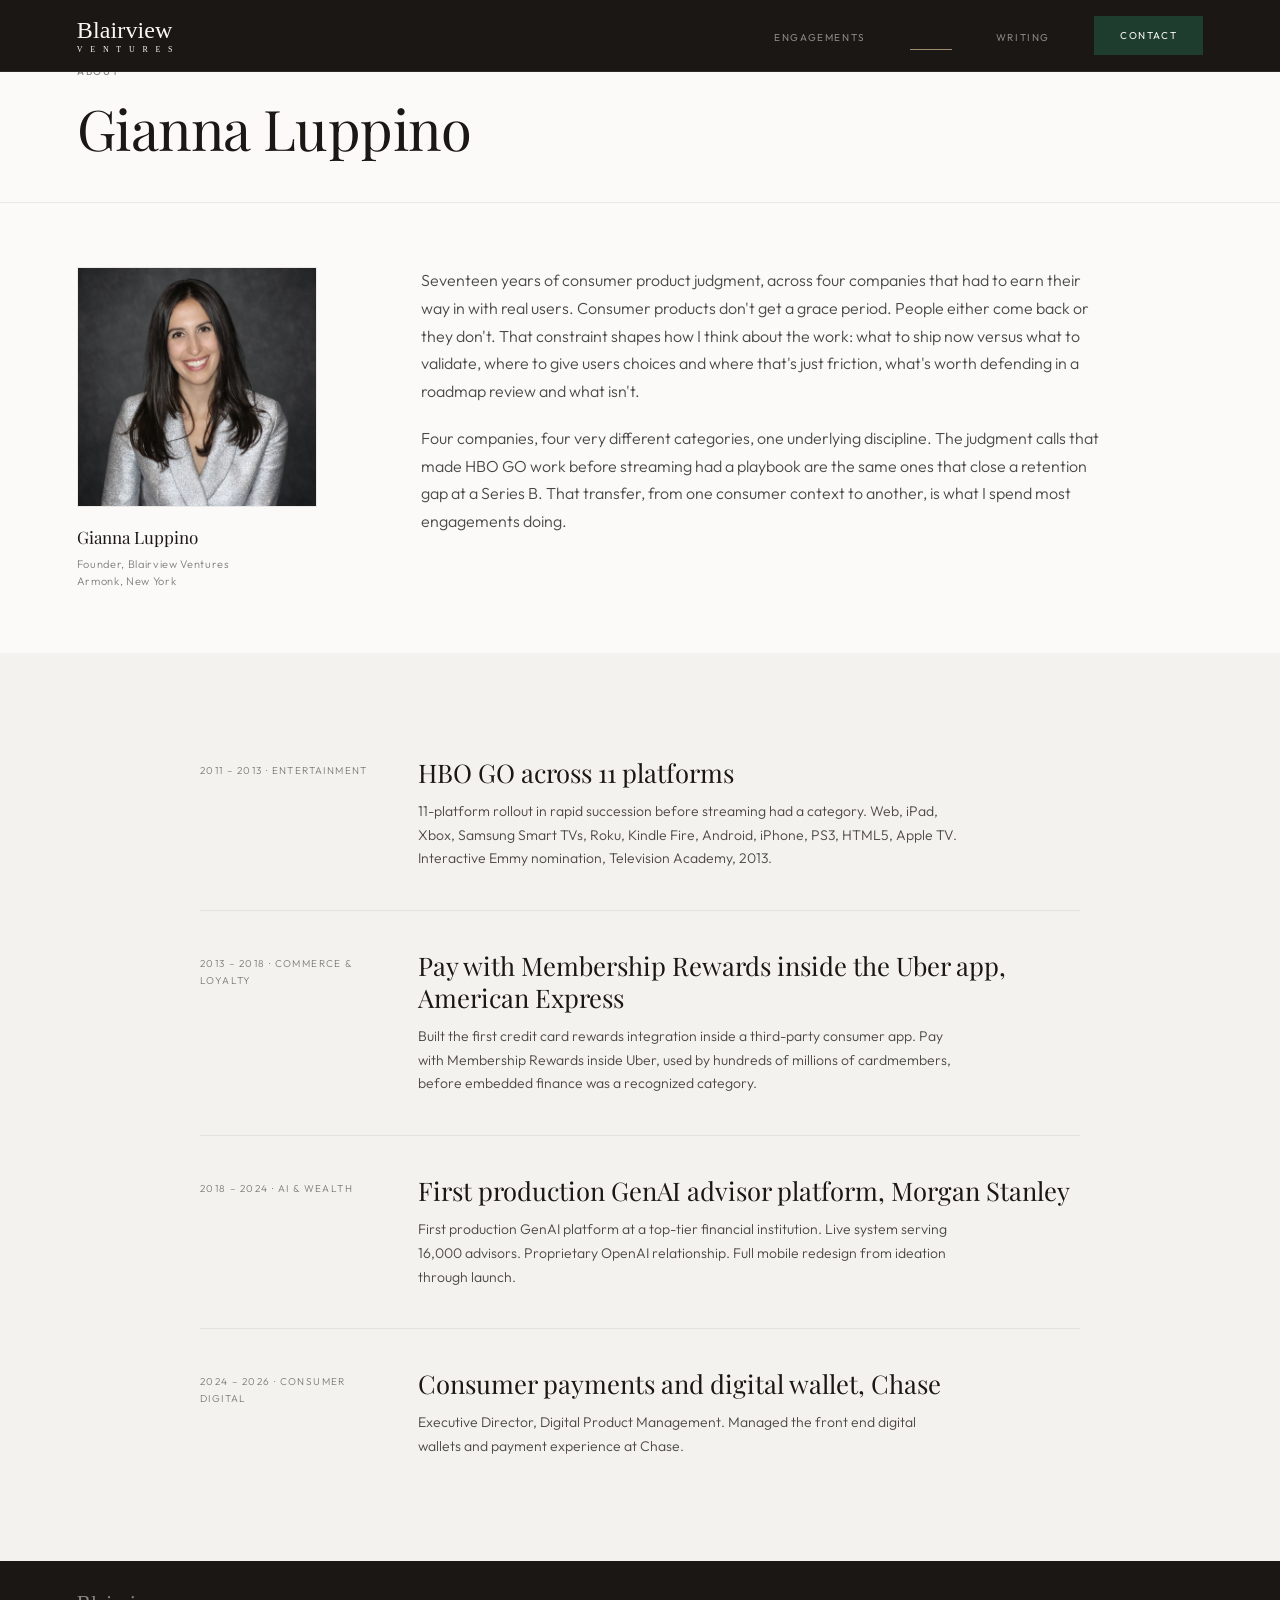
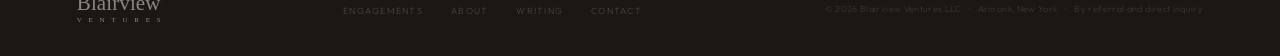
==== about/index.html @ 7837b95a "Create index.html" ====
<!doctype html>
<html lang="en">
<head>
<meta charset="utf-8">
<meta name="viewport" content="width=device-width, initial-scale=1, viewport-fit=cover">

<!-- Favicon -->
<link rel="icon" type="image/png" sizes="512x512" href="/favicon.png">
<link rel="icon" type="image/png" sizes="192x192" href="/favicon.png">
<link rel="apple-touch-icon" href="/apple-touch-icon.png">

<!-- ═══ PRIMARY SEO ═══ -->
<title>About Gianna Luppino | Founder, Blairview Ventures | 17 Years of Consumer Product Leadership at HBO, American Express, Morgan Stanley, and Chase</title>
<meta name="description" content="Gianna Luppino is the founder of Blairview Ventures. 17 years building consumer-facing digital products: HBO GO 11-platform rollout in rapid succession, Pay with Membership Rewards inside Uber at American Express, the first production GenAI advisor platform at Morgan Stanley serving 16,000 advisors, and digital wallets and payments at Chase as Executive Director.">

<!-- Open Graph -->
<meta property="og:title" content="About Gianna Luppino | Blairview Ventures">
<meta property="og:description" content="17 years building consumer-facing digital products at HBO, American Express, Morgan Stanley, and Chase. Founder of Blairview Ventures fractional product leadership practice.">
<meta property="og:type" content="profile">
<meta property="og:url" content="https://blairviewventures.com/about/">
<meta property="og:locale" content="en_US">

<!-- Twitter Card -->
<meta name="twitter:card" content="summary">
<meta name="twitter:title" content="About Gianna Luppino | Blairview Ventures">
<meta name="twitter:description" content="17 years building consumer-facing digital products at HBO, American Express, Morgan Stanley, and Chase.">

<!-- Canonical -->
<link rel="canonical" href="https://blairviewventures.com/about/">

<!-- Theme -->
<meta name="theme-color" content="#1A1714">
<meta name="apple-mobile-web-app-capable" content="yes">
<meta name="apple-mobile-web-app-status-bar-style" content="black-translucent">

<!-- ═══════════════════════════════════════════════════════════
     JSON-LD STRUCTURED DATA — About Page
     Scoped to: Person + ProfilePage. References Organization via @id.
     ═══════════════════════════════════════════════════════════ -->
<script type="application/ld+json">
{
  "@context": "https://schema.org",
  "@graph": [
    {
      "@type": "Person",
      "@id": "https://blairviewventures.com/#founder",
      "name": "Gianna Luppino",
      "image": {
        "@type": "ImageObject",
        "url": "https://blairviewventures.com/Gianna_Luppino_Headshot.png",
        "width": 1024,
        "height": 1024
      },
      "jobTitle": "Founder, Fractional Chief Product Officer, and Senior Product Advisor",
      "description": "17 years building consumer-facing digital products at HBO, American Express, Morgan Stanley, and Chase. Fractional CPO, VP of Product, and Senior Product Advisor specializing in consumer product judgment, team management, prioritization, and product execution at scale.",
      "url": "https://blairviewventures.com/about/",
      "worksFor": { "@id": "https://blairviewventures.com/#organization" },
      "address": {
        "@type": "PostalAddress",
        "addressLocality": "Armonk",
        "addressRegion": "NY",
        "addressCountry": "US"
      },
      "knowsAbout": [
        { "@type": "Thing", "name": "Product Management", "sameAs": "https://en.wikipedia.org/wiki/Product_management" },
        { "@type": "Thing", "name": "Streaming Media", "sameAs": "https://en.wikipedia.org/wiki/Streaming_media" },
        { "@type": "Thing", "name": "Digital Wallet", "sameAs": "https://en.wikipedia.org/wiki/Digital_wallet" },
        { "@type": "Thing", "name": "Generative Artificial Intelligence", "sameAs": "https://en.wikipedia.org/wiki/Generative_artificial_intelligence" },
        { "@type": "Thing", "name": "Loyalty Program", "sameAs": "https://en.wikipedia.org/wiki/Loyalty_program" },
        "Consumer Product Judgment",
        "Fractional Chief Product Officer",
        "Product Team Leadership and Management",
        "Product Prioritization and Roadmapping",
        "Consumer Product Launch at Scale"
      ],
      "sameAs": [
        "https://www.linkedin.com/in/gianna-luppino"
      ],
      "hasOccupation": [
        { "@type": "Occupation", "name": "Fractional Chief Product Officer" },
        { "@type": "Occupation", "name": "Fractional VP of Product" },
        { "@type": "Occupation", "name": "Senior Product Advisor" },
        { "@type": "Occupation", "name": "Fractional Head of Product" },
        { "@type": "Occupation", "name": "Interim Chief Product Officer" },
        { "@type": "Occupation", "name": "Product Leadership Consultant" }
      ],
      "alumniOf": [
        { "@type": "Organization", "name": "HBO" },
        { "@type": "Organization", "name": "American Express" },
        { "@type": "Organization", "name": "Morgan Stanley" },
        { "@type": "Organization", "name": "JPMorgan Chase" }
      ]
    },
    {
      "@type": "ProfilePage",
      "@id": "https://blairviewventures.com/about/#webpage",
      "url": "https://blairviewventures.com/about/",
      "name": "About Gianna Luppino | Founder, Blairview Ventures",
      "isPartOf": { "@id": "https://blairviewventures.com/#website" },
      "about": { "@id": "https://blairviewventures.com/#founder" },
      "mainEntity": { "@id": "https://blairviewventures.com/#founder" },
      "description": "17 years of consumer product leadership at HBO, American Express, Morgan Stanley, and Chase."
    }
  ]
}
</script>

<!-- ═══ GA4 ANALYTICS ═══ -->
<script async src="https://www.googletagmanager.com/gtag/js?id=G-Q9TN40JF1M"></script>
<script>
  window.dataLayer = window.dataLayer || [];
  function gtag(){dataLayer.push(arguments);}
  gtag('js', new Date());
  gtag('config', 'G-Q9TN40JF1M');
</script>

<!-- Fonts -->
<link rel="preconnect" href="https://fonts.googleapis.com">
<link rel="preconnect" href="https://fonts.gstatic.com" crossorigin>
<link href="https://fonts.googleapis.com/css2?family=Playfair+Display:ital,wght@0,300;0,400;0,500;1,300;1,400&family=Outfit:wght@300;400;500&display=swap" rel="stylesheet">

<!-- Shared stylesheet -->
<link rel="stylesheet" href="/styles.css">

</head>
<body>

<!-- ═══ NAV ═══ -->
<nav role="banner">
  <div class="nav-inner">
    <a href="/" class="nav-logo" aria-label="Blairview Ventures">
      <span class="wordmark-stack">
        <span class="wm-primary">Blairview</span>
        <span class="wm-secondary" aria-hidden="true"><span>V</span><span>E</span><span>N</span><span>T</span><span>U</span><span>R</span><span>E</span><span>S</span></span>
      </span>
    </a>
    <ul class="nav-links" role="list">
      <li><a href="/#engagements" title="Engagement types and fractional product leadership">Engagements</a></li>
      <li><a href="/about/" class="nav-active" title="Gianna Luppino's 17-year product leadership background">About</a></li>
      <li><a href="/writing/" title="The Directness Penalty and The Real Offer">Writing</a></li>
      <li><a href="/#contact" class="nav-cta" title="Start a 20-minute fit conversation">Contact</a></li>
    </ul>
    <button class="nav-hamburger" id="hamburger" aria-label="Menu" aria-expanded="false">
      <span></span><span></span><span></span>
    </button>
  </div>
</nav>

<div class="mobile-drawer" id="drawer" role="navigation" aria-label="Mobile menu">
  <a href="/#engagements" onclick="closeDrawer()">Engagements</a>
  <a href="/about/" class="nav-active" onclick="closeDrawer()">About</a>
  <a href="/writing/" onclick="closeDrawer()">Writing</a>
  <a href="/#contact" class="mob-cta" onclick="closeDrawer()">Contact</a>
</div>

<main>

<!-- ═══ PAGE HEADER ═══ -->
<header class="page-header">
  <div class="page-header-inner">
    <p class="page-header-label">About</p>
    <h1 class="page-header-h1">Gianna Luppino</h1>
  </div>
</header>

<!-- ═══ BIO ═══ -->
<section class="section" style="background:var(--cream)">
  <div class="inner">
    <div class="about-bio-grid">
      <div class="reveal">
        <img src="/Gianna_Luppino_Headshot.png" alt="Gianna Luppino, Founder of Blairview Ventures" class="about-headshot" width="240" height="240">
        <div class="about-headshot-meta">
          <p class="about-headshot-name">Gianna Luppino</p>
          <p class="about-headshot-role">Founder, Blairview Ventures<br>Armonk, New York</p>
        </div>
      </div>
      <div class="about-bio-prose reveal reveal-d1">
        <p>Seventeen years of consumer product judgment, across four companies that had to earn their way in with real users. Consumer products don't get a grace period. People either come back or they don't. That constraint shapes how I think about the work: what to ship now versus what to validate, where to give users choices and where that's just friction, what's worth defending in a roadmap review and what isn't.</p>
        <p>Four companies, four very different categories, one underlying discipline. The judgment calls that made HBO GO work before streaming had a playbook are the same ones that close a retention gap at a Series B. That transfer, from one consumer context to another, is what I spend most engagements doing.</p>
      </div>
    </div>
  </div>
</section>

<!-- ═══ TIMELINE ═══ -->
<section class="section" style="background:var(--cream-2)">
  <div class="inner">
    <div class="about-timeline">
      <div class="about-tl-entry reveal">
        <p class="about-tl-era">2011 &ndash; 2013 &middot; Entertainment</p>
        <div>
          <p class="about-tl-title">HBO GO across 11 platforms</p>
          <p class="about-tl-body">11-platform rollout in rapid succession before streaming had a category. Web, iPad, Xbox, Samsung Smart TVs, Roku, Kindle Fire, Android, iPhone, PS3, HTML5, Apple TV. Interactive Emmy nomination, Television Academy, 2013.</p>
        </div>
      </div>
      <div class="about-tl-entry reveal reveal-d1">
        <p class="about-tl-era">2013 &ndash; 2018 &middot; Commerce &amp; Loyalty</p>
        <div>
          <p class="about-tl-title">Pay with Membership Rewards inside the Uber app, American Express</p>
          <p class="about-tl-body">Built the first credit card rewards integration inside a third-party consumer app. Pay with Membership Rewards inside Uber, used by hundreds of millions of cardmembers, before embedded finance was a recognized category.</p>
        </div>
      </div>
      <div class="about-tl-entry reveal reveal-d2">
        <p class="about-tl-era">2018 &ndash; 2024 &middot; AI &amp; Wealth</p>
        <div>
          <p class="about-tl-title">First production GenAI advisor platform, Morgan Stanley</p>
          <p class="about-tl-body">First production GenAI platform at a top-tier financial institution. Live system serving 16,000 advisors. Proprietary OpenAI relationship. Full mobile redesign from ideation through launch.</p>
        </div>
      </div>
      <div class="about-tl-entry reveal reveal-d3">
        <p class="about-tl-era">2024 &ndash; 2026 &middot; Consumer Digital</p>
        <div>
          <p class="about-tl-title">Consumer payments and digital wallet, Chase</p>
          <p class="about-tl-body">Executive Director, Digital Product Management. Managed the front end digital wallets and payment experience at Chase.</p>
        </div>
      </div>
    </div>
  </div>
</section>

</main>

<!-- ═══ FOOTER ═══ -->
<footer class="footer-wrap" role="contentinfo">
  <div class="footer-inner">
    <span class="footer-brand" aria-label="Blairview Ventures">
      <span class="wordmark-stack wordmark-stack--footer">
        <span class="wm-primary">Blairview</span>
        <span class="wm-secondary" aria-hidden="true"><span>V</span><span>E</span><span>N</span><span>T</span><span>U</span><span>R</span><span>E</span><span>S</span></span>
      </span>
    </span>
    <ul class="footer-nav" role="list">
      <li><a href="/#engagements">Engagements</a></li>
      <li><a href="/about/">About</a></li>
      <li><a href="/writing/">Writing</a></li>
      <li><a href="/#contact">Contact</a></li>
    </ul>
    <address class="footer-legal h-card" itemscope itemtype="https://schema.org/Organization" style="font-style:normal;">
      <span>&copy; 2026 <span class="p-name org" itemprop="name">Blairview Ventures LLC</span></span>
      &ensp;&middot;&ensp;
      <span class="p-adr" itemprop="address" itemscope itemtype="https://schema.org/PostalAddress">
        <span class="p-locality" itemprop="addressLocality">Armonk</span>,
        <span class="p-region" itemprop="addressRegion">New York</span>
        <span class="p-country-name" itemprop="addressCountry" hidden>United States</span>
      </span>
      &ensp;&middot;&ensp;
      <span>By referral and direct inquiry</span>
    </address>
  </div>
</footer>

<script src="/scripts.js"></script>

</body>
</html>
---- styles.css ----
/* ── RESET ── */
*,*::before,*::after{box-sizing:border-box}
html{font-size:100%;-webkit-text-size-adjust:100%;scroll-behavior:smooth}
body{margin:0;-webkit-font-smoothing:antialiased;-moz-osx-font-smoothing:grayscale}
h1,h2,h3,h4,h5,h6,p,blockquote,pre,dl,dd,ol,ul,figure,hr,fieldset,legend{margin:0;padding:0}
ol,ul{list-style:none}
a{background-color:transparent;color:inherit;text-decoration:none}
img{border-style:none;display:block;max-width:100%}
button,input,optgroup,select,textarea{font-family:inherit;font-size:100%;line-height:1.15;margin:0}
button,[type="button"],[type="submit"]{-webkit-appearance:button;cursor:pointer}
button::-moz-focus-inner,[type="button"]::-moz-focus-inner{border-style:none;padding:0}
textarea{overflow:auto;resize:vertical}
[hidden]{display:none}
:focus-visible{outline:2px solid #1F3D2E;outline-offset:2px}

/* ── TOKENS ── */
:root {
  --cream:        #FBFAF8;
  --cream-2:      #F4F2EE;
  --warm-white:   #FFFFFE;
  --ink:          #1A1714;
  --ink-soft:     #2C2924;
  --sage:         #1F3D2E;
  --sage-light:   #2E5742;
  --gold:         #9C8B6E;
  --gold-light:   #B8A88E;
  --text-primary: rgba(26,23,20,0.90);
  --text-body:    rgba(26,23,20,0.78);
  --text-caption: rgba(26,23,20,0.55);
  --text-ghost:   rgba(26,23,20,0.08);
  --on-dark:      #FAF8F4;
  --on-dark-soft: rgba(250,248,244,0.50);
  --on-dark-rule: rgba(250,248,244,0.08);
  --rule:         rgba(26,23,20,0.07);
  --ff-display:   'Playfair Display', Georgia, 'Times New Roman', serif;
  --ff-body:      'Outfit', system-ui, -apple-system, sans-serif;
  --max:          1280px;
  --pad-x:        clamp(28px, 6vw, 100px);
  --pad-section:  clamp(40px, 5vw, 72px);
  --nav-h:        72px;
}

/* ── TYPOGRAPHY ── */
body {
  font-family: var(--ff-body);
  background: var(--cream);
  color: var(--text-primary);
  font-size: 15px;
  line-height: 1.7;
  font-weight: 300;
}
.label {
  font-family: var(--ff-body);
  font-size: 9px;
  letter-spacing: 0.20em;
  text-transform: uppercase;
  font-weight: 400;
  color: var(--text-caption);
}
.display-md {
  font-family: var(--ff-display);
  font-size: clamp(28px, 3.2vw, 48px);
  font-weight: 300;
  line-height: 1.15;
  letter-spacing: -0.015em;
  color: var(--ink);
}
.display-sm {
  font-family: var(--ff-display);
  font-size: clamp(19px, 2vw, 28px);
  font-weight: 400;
  line-height: 1.28;
  letter-spacing: -0.012em;
}
.body-lg {
  font-size: clamp(14px, 1.1vw, 16px);
  line-height: 1.85;
  font-weight: 300;
  color: var(--text-body);
}

/* ── LAYOUT ── */
.section    { padding: var(--pad-section) var(--pad-x); }
.inner      { max-width: var(--max); margin: 0 auto; }

/* When two same-background sections sit adjacent, collapse the dead zone
   between them by ~50% on the second section's top. Targets the exact
   inline-style values used in the markup. */
.section[style*="--cream)"] + .section[style*="--cream)"],
.section[style*="--cream-2)"] + .section[style*="--cream-2)"] {
  padding-top: calc(var(--pad-section) * 0.5);
}

/* ── NAV ── */
nav {
  position: fixed; top: 0; left: 0; right: 0; z-index: 100;
  height: var(--nav-h);
  background: var(--ink);
  border-bottom: 1px solid var(--on-dark-rule);
  transition: box-shadow 0.3s;
  padding: 0 var(--pad-x);
}
nav.is-scrolled { box-shadow: 0 2px 20px rgba(0,0,0,0.15); }
.nav-inner {
  max-width: var(--max); margin: 0 auto; height: 100%;
  display: flex; align-items: center; justify-content: space-between;
}
.nav-logo {
  display: inline-flex;
  align-items: center;
  line-height: 1;
  color: var(--on-dark);
}
.wordmark-stack {
  display: inline-flex;
  flex-direction: column;
  align-items: stretch;
  line-height: 1;
}
.wm-primary {
  font-family: 'EB Garamond', Garamond, Georgia, serif;
  font-weight: 400;
  font-size: 24px;
  letter-spacing: 0.005em;
  line-height: 1;
}
.wm-secondary {
  font-family: 'EB Garamond', Garamond, Georgia, serif;
  font-weight: 500;
  font-size: 8px;
  text-transform: uppercase;
  line-height: 1;
  margin-top: 4px;
  /* Justified to match width of "Blairview" above via flex space-between
     across letter spans. Eliminates the near-match optical problem of
     fixed letter-spacing. Scale-invariant — works at every nav, footer,
     and hero scale without re-tuning. April 22, 2026. */
  display: flex;
  justify-content: space-between;
  width: 100%;
}
.wm-secondary > span {
  display: inline-block;
}
.nav-links { display: flex; gap: 44px; align-items: center; }
.nav-links a {
  font-family: var(--ff-body);
  font-size: 10px; letter-spacing: 0.16em; text-transform: uppercase;
  color: var(--on-dark-soft); font-weight: 400; transition: color 0.3s;
}
.nav-links a:hover { color: var(--on-dark); }
.nav-cta {
  display: inline-flex; align-items: center;
  background: var(--sage); color: var(--on-dark) !important;
  padding: 11px 26px;
  font-size: 10px; letter-spacing: 0.14em; text-transform: uppercase; font-weight: 400;
  transition: background 0.3s;
}
.nav-cta:hover { background: var(--sage-light); }
.nav-hamburger {
  display: none; flex-direction: column; justify-content: center;
  gap: 5px; width: 44px; height: 44px; background: none; border: none;
  padding: 11px; align-items: center;
}
.nav-hamburger span {
  display: block; width: 22px; height: 1px;
  background: var(--on-dark-soft);
  transition: transform 0.25s, opacity 0.25s; transform-origin: center;
}
.nav-hamburger.is-open span:nth-child(1) { transform: translateY(6px) rotate(45deg); }
.nav-hamburger.is-open span:nth-child(2) { opacity: 0; }
.nav-hamburger.is-open span:nth-child(3) { transform: translateY(-6px) rotate(-45deg); }

/* ── MOBILE DRAWER ── */
.mobile-drawer {
  position: fixed; top: var(--nav-h); left: 0; right: 0; bottom: 0; z-index: 99;
  background: var(--ink); padding: 40px var(--pad-x);
  display: flex; flex-direction: column; gap: 0;
  transform: translateX(100%); transition: transform 0.28s ease;
}
.mobile-drawer.is-open { transform: translateX(0); }
.mobile-drawer a {
  font-size: 10px; letter-spacing: 0.18em; text-transform: uppercase;
  color: var(--on-dark-soft); font-weight: 400;
  padding: 22px 0; border-bottom: 1px solid var(--on-dark-rule); transition: color 0.2s;
}
.mobile-drawer a:hover { color: var(--on-dark); }
.mobile-drawer .mob-cta {
  margin-top: 32px; background: var(--sage); color: var(--on-dark) !important;
  text-align: center; padding: 18px; border: none;
}

/* ── HERO ── */
.hero {
  min-height: auto;
  padding-top: var(--nav-h);
  padding-left: var(--pad-x);
  padding-right: var(--pad-x);
  background: var(--cream);
  display: flex; align-items: center;
  position: relative; overflow: hidden;
}
.hero .inner {
  position: relative; z-index: 1;
  padding: clamp(36px, 5vh, 64px) 0;
  width: 100%;
  max-width: var(--max);
  margin: 0 auto;
}
.hero-eyebrow {
  font-family: var(--ff-body); font-size: 10px;
  letter-spacing: 0.20em; text-transform: uppercase;
  color: var(--gold); font-weight: 400;
  margin-bottom: clamp(20px, 3vh, 36px);
  opacity: 0; animation: fadeUp 0.8s ease 0.2s forwards;
}
.hero-headline {
  font-family: var(--ff-display);
  font-size: clamp(52px, 7vw, 104px);
  font-weight: 300; line-height: 1.04;
  letter-spacing: -0.025em; color: var(--ink);
  max-width: 16ch;
  opacity: 0; animation: fadeUp 1s ease 0.4s forwards;
}
.hero-headline em {
  font-style: italic; font-weight: 300;
  display: block; margin-top: 0.3em;
  font-size: 0.38em; letter-spacing: 0;
  color: var(--text-body); line-height: 1.6;
}
.hero-rule {
  width: 48px; height: 1px; background: var(--gold-light);
  margin: clamp(20px, 3vh, 36px) 0;
  opacity: 0; animation: fadeUp 0.8s ease 0.7s forwards;
}
.hero-signature {
  font-family: var(--ff-display);
  font-style: italic;
  font-weight: 400;
  font-size: clamp(20px, 2.2vw, 30px);
  line-height: 1.35;
  letter-spacing: -0.005em;
  color: var(--sage);
  max-width: 36ch;
  margin-bottom: clamp(24px, 3.2vh, 40px);
  opacity: 0;
  animation: fadeUp 0.9s ease 0.75s forwards;
}

/* ── CREDENTIAL STRIP ── */
.credential-strip {
  display: grid; grid-template-columns: repeat(4, 1fr);
  gap: 0; border-top: 1px solid var(--rule);
  opacity: 0; animation: fadeUp 0.8s ease 0.9s forwards;
}
.cred-item {
  padding: clamp(24px, 3vw, 36px) 0;
  padding-right: clamp(20px, 2.5vw, 40px);
  border-bottom: 1px solid var(--rule);
  position: relative;
}
.cred-item:not(:last-child)::after {
  content: ''; position: absolute; right: 0;
  top: 24px; bottom: 24px; width: 1px;
  background: var(--rule);
}
.cred-item:not(:first-child) { padding-left: clamp(20px, 2.5vw, 40px); }
.cred-era {
  font-family: var(--ff-body); font-size: 9px;
  letter-spacing: 0.18em; text-transform: uppercase;
  color: var(--text-caption); font-weight: 400; margin-bottom: 10px;
}
.cred-title {
  font-family: var(--ff-display);
  font-size: clamp(15px, 1.3vw, 19px);
  font-weight: 400; color: var(--ink);
  line-height: 1.35; margin-bottom: 8px;
}
.cred-desc {
  font-family: var(--ff-body); font-size: 12px;
  color: var(--text-body); line-height: 1.65; font-weight: 300;
}

/* ── HERO ACTIONS ── */
.hero-actions {
  display: flex; gap: 14px;
  margin-top: clamp(20px, 3vh, 32px);
  opacity: 0; animation: fadeUp 0.8s ease 1.1s forwards;
}

/* ── BUTTONS ── */
.btn {
  display: inline-flex; align-items: center; justify-content: center;
  font-family: var(--ff-body);
  font-size: 10px; letter-spacing: 0.16em; text-transform: uppercase; font-weight: 400;
  padding: 16px 32px; transition: all 0.3s ease;
  border: 1px solid transparent; white-space: nowrap;
}
.btn-sage { background: var(--sage); color: var(--on-dark); border-color: var(--sage); }
.btn-sage:hover { background: var(--sage-light); border-color: var(--sage-light); }
.btn-outline { background: transparent; color: var(--ink); border-color: var(--rule); }
.btn-outline:hover { border-color: var(--ink); }
.btn-ink { background: var(--ink); color: var(--on-dark); border-color: var(--ink); }
.btn-ink:hover { background: var(--ink-soft); border-color: var(--ink-soft); }

/* ── ENGAGEMENTS ── */
.eng-grid {
  display: grid; grid-template-columns: repeat(3, 1fr);
  gap: 1px; background: var(--rule); border: 1px solid var(--rule);
}
.eng-card {
  background: var(--cream);
  padding: clamp(32px, 3.5vw, 52px);
  display: flex; flex-direction: column;
  transition: background 0.3s;
  position: relative;
}
.eng-card::before {
  content: '';
  position: absolute;
  top: 0; left: clamp(32px, 3.5vw, 52px);
  width: 36px; height: 2px;
  background: var(--gold-light);
}
.eng-card:hover { background: var(--warm-white); }
.eng-num {
  font-family: var(--ff-display); font-size: 11px;
  color: var(--text-caption); margin-bottom: 18px;
}
.eng-name {
  font-family: var(--ff-display);
  font-size: clamp(20px, 2vw, 28px);
  font-weight: 400; color: var(--ink);
  line-height: 1.2; margin-bottom: 18px;
}
.eng-body {
  font-family: var(--ff-body); font-size: 13px;
  color: var(--text-body); line-height: 1.72; font-weight: 300;
  flex: 1; margin-bottom: 24px;
}
.eng-footer {
  font-family: var(--ff-body); font-size: 9px;
  letter-spacing: 0.14em; text-transform: uppercase;
  color: var(--text-caption);
  padding-top: 18px; border-top: 1px solid var(--rule);
  margin-top: auto;
}
.eng-cta {
  display: inline-block;
  font-family: var(--ff-body); font-size: 11px;
  letter-spacing: 0.10em; text-transform: uppercase;
  color: var(--sage); font-weight: 500;
  text-decoration: none;
  margin-top: 16px; padding-top: 14px;
  transition: color 0.2s;
}
.eng-cta:hover { color: var(--sage-light); }

/* ── PRACTICE / TIMELINE ── */
.practice-grid {
  display: grid; grid-template-columns: 1fr 1fr;
  gap: clamp(48px, 6vw, 104px); align-items: start;
}
.timeline { display: flex; flex-direction: column; }
.tl-entry {
  padding-bottom: clamp(24px, 3vw, 36px); margin-bottom: clamp(24px, 3vw, 36px);
  border-bottom: 1px solid var(--rule); position: relative;
}
.tl-entry:last-child { border-bottom: none; margin-bottom: 0; }
.tl-dot {
  position: absolute; left: 0; top: 6px;
  width: 6px; height: 6px; border-radius: 50%;
  background: var(--sage);
}
.tl-era { font-size: 9px; letter-spacing: 0.14em; text-transform: uppercase; color: var(--text-caption); margin-bottom: 4px; }
.tl-title { font-family: var(--ff-display); font-size: clamp(16px, 1.4vw, 20px); font-weight: 400; color: var(--ink); line-height: 1.28; margin-bottom: 6px; }
.tl-body { font-size: 12px; color: var(--text-body); line-height: 1.65; font-weight: 300; }

/* ── DIAGNOSTIC / PULLQUOTE ── */
.diagnostic-grid {
  display: grid; grid-template-columns: 55fr 45fr;
  gap: clamp(48px, 6vw, 104px); align-items: center;
}
.trigger-list { margin-top: 32px; }
.trigger-item {
  display: grid; grid-template-columns: 28px 1fr; gap: 20px; align-items: start;
  padding: 14px 0; border-bottom: 1px solid var(--rule);
}
.trigger-item:first-child { border-top: 1px solid var(--rule); }
.trigger-num { font-family: var(--ff-display); font-size: 11px; color: var(--text-caption); padding-top: 1px; }
.trigger-text { font-size: 13px; color: var(--text-body); line-height: 1.65; font-weight: 300; }
.pullquote { background: var(--ink); padding: clamp(32px,3.5vw,52px); position: relative; }
.pullquote-mark { font-family: var(--ff-display); font-size: 72px; line-height: 0.8; color: rgba(250,248,244,0.06); margin-bottom: 8px; }
.pullquote-text { font-family: var(--ff-display); font-size: clamp(17px, 1.8vw, 22px); color: var(--on-dark); font-weight: 300; font-style: italic; line-height: 1.55; margin-bottom: 20px; }
.pullquote-attr { font-size: 9px; letter-spacing: 0.14em; text-transform: uppercase; color: rgba(250,248,244,0.28); }
.stat-strip {
  display: grid; grid-template-columns: repeat(3,1fr);
  border: 1px solid var(--rule); border-top: none;
}
.stat-cell { padding: 20px 18px; border-right: 1px solid var(--rule); }
.stat-cell:last-child { border-right: none; }
.stat-num { font-family: var(--ff-display); font-size: clamp(28px,3vw,40px); font-weight: 300; color: var(--ink); line-height: 1; margin-bottom: 6px; }
.stat-lbl { font-size: 9px; letter-spacing: 0.10em; text-transform: uppercase; color: var(--text-caption); }

/* ── COACHING ── */
.coaching-grid {
  display: grid; grid-template-columns: repeat(3,1fr);
  gap: 1px; background: var(--rule); border: 1px solid var(--rule);
}
.coaching-card {
  background: var(--cream); padding: clamp(28px,3vw,44px);
  display: flex; flex-direction: column; transition: background 0.2s;
}
.coaching-card:hover { background: var(--warm-white); }
.coaching-num { font-family: var(--ff-display); font-size: 11px; color: var(--text-caption); margin-bottom: 14px; }
.coaching-title { font-family: var(--ff-display); font-size: clamp(18px,1.6vw,24px); font-weight: 400; color: var(--ink); line-height: 1.2; margin-bottom: 16px; }
.coaching-body { font-size: 13px; color: var(--text-body); line-height: 1.72; font-weight: 300; flex: 1; margin-bottom: 20px; }
.coaching-price { font-family: var(--ff-display); font-size: clamp(24px, 2.5vw, 32px); font-weight: 300; color: var(--ink); margin-top: auto; line-height: 1; }
.coaching-price-sub { font-family: var(--ff-body); font-size: 9px; letter-spacing: 0.12em; text-transform: uppercase; color: var(--text-caption); margin-top: 6px; }

/* ── CONTACT ── */
.contact-grid {
  display: grid; grid-template-columns: 4fr 6fr;
  gap: clamp(48px, 6vw, 104px); align-items: start;
}
.contact-row { margin-bottom: 22px; }
.contact-lbl { font-size: 9px; letter-spacing: 0.14em; text-transform: uppercase; color: var(--text-caption); margin-bottom: 5px; }
.contact-val { font-size: 14px; color: var(--text-body); font-weight: 300; }
.form-group { margin-bottom: 18px; }
.form-row-2 { display: grid; grid-template-columns: 1fr 1fr; gap: 14px; }
.form-lbl {
  display: block; font-size: 9px; letter-spacing: 0.14em; text-transform: uppercase;
  color: var(--text-caption); font-weight: 400; margin-bottom: 8px;
}
.form-ctrl {
  display: block; width: 100%; background: var(--cream-2);
  border: 1px solid var(--rule); color: var(--ink);
  font-family: var(--ff-body); font-size: 13px; padding: 12px 14px;
  transition: border-color 0.2s; appearance: none; font-weight: 300;
}
.form-ctrl:focus { outline: none; border-color: var(--sage); }
.form-ctrl::placeholder { color: var(--text-caption); }
.is-textarea { min-height: 120px; }
.is-select { background-image: url("data:image/svg+xml,%3Csvg xmlns='http://www.w3.org/2000/svg' width='12' height='8' viewBox='0 0 12 8'%3E%3Cpath d='M1 1l5 5 5-5' stroke='%23999' stroke-width='1.5' fill='none'/%3E%3C/svg%3E"); background-repeat: no-repeat; background-position: right 14px center; padding-right: 36px; }
.form-submit {
  width: 100%; background: var(--sage); color: var(--on-dark);
  border: none; font-family: var(--ff-body); font-size: 10px;
  letter-spacing: 0.18em; text-transform: uppercase; font-weight: 400;
  padding: 18px; cursor: pointer; transition: background 0.2s;
}
.form-submit:hover { background: var(--sage-light); }
.form-submit:disabled { opacity: 0.5; cursor: not-allowed; }
.form-sub-note { font-size: 11px; color: var(--text-caption); margin-top: 14px; line-height: 1.6; font-weight: 300; }

/* ── HEADSHOT ── */
.headshot-wrap {
  margin-bottom: clamp(24px, 3vw, 36px);
}
.headshot {
  width: clamp(100px, 14vw, 152px);
  height: clamp(100px, 14vw, 152px);
  object-fit: cover;
  object-position: center top;
  filter: grayscale(15%) contrast(1.02);
  border: 1px solid var(--rule);
}
.headshot-name {
  font-family: var(--ff-display);
  font-size: 15px;
  font-weight: 400;
  color: var(--ink);
  margin-top: 10px;
  line-height: 1.3;
}
.headshot-title {
  font-family: var(--ff-body);
  font-size: 10px;
  color: var(--text-caption);
  font-weight: 300;
  margin-top: 2px;
  letter-spacing: 0.04em;
}

/* ── HERO LAYOUT ── */

/* ── FOOTER ── */
.footer-wrap { background: var(--ink); padding: 32px var(--pad-x); }
.footer-inner {
  max-width: var(--max); margin: 0 auto;
  display: flex; align-items: center; justify-content: space-between; flex-wrap: wrap; gap: 16px;
}
.footer-brand { display: inline-flex; align-items: center; color: var(--on-dark-soft); }
.wordmark-stack--footer .wm-primary { font-size: 21px; color: var(--on-dark-soft); }
.wordmark-stack--footer .wm-secondary { font-size: 7px; color: var(--on-dark-soft); margin-top: 3px; }
.footer-nav { display: flex; gap: 28px; flex-wrap: wrap; }
.footer-nav a { font-size: 9px; letter-spacing: 0.14em; text-transform: uppercase; color: rgba(250,248,244,0.2); transition: color 0.2s; }
.footer-nav a:hover { color: var(--on-dark-soft); }
.footer-legal { font-size: 9px; letter-spacing: 0.04em; color: rgba(250,248,244,0.14); font-weight: 300; }

/* ── REVEALS ── */
.reveal { opacity: 0; transform: translateY(18px); transition: opacity 0.75s ease, transform 0.75s ease; }
.reveal.is-visible { opacity: 1; transform: none; }
.reveal-d1 { transition-delay: 0.1s; }
.reveal-d2 { transition-delay: 0.2s; }
.reveal-d3 { transition-delay: 0.3s; }

/* ── ANIMATIONS ── */
@keyframes fadeUp {
  from { opacity: 0; transform: translateY(24px); }
  to   { opacity: 1; transform: translateY(0); }
}

/* ── MOBILE COLLAPSE: desktop default (hide toggle, no clamp) ── */
.mobile-collapse-toggle { display: none; }
.mobile-collapse-input { display: none; }

/* ── MOBILE-ONLY CONTACT INTRO: desktop default (hidden) ── */
.contact-intro-mobile { display: none; }

/* ── RESPONSIVE ── */
@media (max-width: 900px) {
  .nav-links { display: none; }
  .nav-hamburger { display: flex; }
  .credential-strip { grid-template-columns: 1fr 1fr; }
  .cred-item:nth-child(2)::after { display: none; }
  .cred-item:nth-child(3) { padding-left: 0; }
  .cred-item:nth-child(4)::after { display: none; }
  .eng-grid { grid-template-columns: 1fr !important; }
  .practice-grid, .diagnostic-grid, .contact-grid { grid-template-columns: 1fr; }
  .contact-grid { gap: 32px; }
  .coaching-grid { grid-template-columns: 1fr 1fr; }
  .coaching-compact-outer { grid-template-columns: 1fr !important; gap: 28px !important; }
  .process-grid-wrap { grid-template-columns: 1fr !important; }
  .stat-strip { grid-template-columns: repeat(3,1fr); }
}
@media (max-width: 768px) {
  .coaching-grid { grid-template-columns: 1fr; }
  .stat-strip { grid-template-columns: 1fr 1fr 1fr; }
}
@media (max-width: 640px) {
  :root { --pad-x: 22px; --nav-h: 62px; --pad-section: clamp(28px, 7vw, 40px); }
  .credential-strip { grid-template-columns: 1fr; }
  .cred-item::after { display: none !important; }
  .cred-item { padding-left: 0 !important; padding-right: 0 !important; }
  .hero-actions { flex-direction: column; }
  .btn { width: 100%; justify-content: center; }
  .form-row-2 { grid-template-columns: 1fr; }
  .footer-inner { flex-direction: column; align-items: flex-start; gap: 12px; }
  .hero-actions .btn-outline { display: none; }
  .stat-strip { grid-template-columns: 1fr 1fr; }
  .stat-cell:last-child { border-top: 1px solid var(--rule); }
  .coaching-compact-inner { grid-template-columns: 1fr !important; gap: 22px !important; }

  /* ── MOBILE COLLAPSE: long body copy ── */
  /* Clamps designated text blocks to ~3 lines, fades the bottom edge,
     and shows a "Read more" toggle. Mobile only — desktop unchanged.
     Uses checkbox sibling selector so it works without JS. */
  .mobile-collapse-wrap {
    display: flex;
    flex-direction: column;
    /* Inherit flex:1 behavior inside engagement cards so layout holds */
  }
  .eng-card .mobile-collapse-wrap { flex: 1; margin-bottom: 24px; }
  .eng-card .mobile-collapse-wrap .eng-body { margin-bottom: 0; flex: 0; }
  .mobile-collapse {
    position: relative;
    display: -webkit-box;
    -webkit-line-clamp: 3;
    -webkit-box-orient: vertical;
    overflow: hidden;
  }
  .mobile-collapse::after {
    content: '';
    position: absolute;
    bottom: 0; left: 0; right: 0;
    height: 2.4em;
    background: linear-gradient(to bottom, transparent, var(--cream) 90%);
    pointer-events: none;
  }
  /* Engagement cards live on cream background; matches the fade.
     Diagnostic and Practice sections also use cream — consistent. */
  .mobile-collapse-toggle {
    display: inline-block;
    margin-top: 12px;
    font-family: var(--ff-body);
    font-size: 11px;
    letter-spacing: 0.10em;
    text-transform: uppercase;
    color: var(--sage);
    font-weight: 500;
    cursor: pointer;
    user-select: none;
    background: none; border: none; padding: 0;
    align-self: flex-start;
  }
  .mobile-collapse-input { display: none; }
  .mobile-collapse-input:checked + .mobile-collapse {
    display: block;
    -webkit-line-clamp: unset;
    overflow: visible;
  }
  .mobile-collapse-input:checked + .mobile-collapse::after { display: none; }
  .mobile-collapse-input:checked ~ .mobile-collapse-toggle .more-label { display: none; }
  .mobile-collapse-input:not(:checked) ~ .mobile-collapse-toggle .less-label { display: none; }

  /* ── HERO CREDENTIAL STRIP: trim on mobile ── */
  /* Stack the four brand names into a compact two-column grid;
     hide the gold-dot dividers (they only make sense in a single row). */
  .hero-cred-strip {
    display: grid !important;
    grid-template-columns: 1fr 1fr;
    gap: 10px 16px !important;
    font-size: 9px !important;
    letter-spacing: 0.18em !important;
  }
  .hero-cred-divider { display: none !important; }

  /* ──────────────────────────────────────────────────────────
     MOVE A: PRACTICE TIMELINE — collapse to titles on mobile
     ──────────────────────────────────────────────────────────
     Default state: hide era + body, show only titles in a tight stack.
     Toggle reveals full entries. Saves ~440px before tap. */
  .timeline-collapse-input:not(:checked) ~ .tl-entry {
    padding: 10px 0;
    margin-bottom: 0;
  }
  .timeline-collapse-input:not(:checked) ~ .tl-entry .tl-era,
  .timeline-collapse-input:not(:checked) ~ .tl-entry .tl-body {
    display: none;
  }
  .timeline-collapse-input:not(:checked) ~ .tl-entry .tl-title {
    margin-bottom: 0;
    font-size: 14px;
  }
  /* When expanded, restore native styling */
  .timeline-collapse-input:checked ~ .tl-entry {
    padding: 18px 0;
  }
  /* Show the toggle on mobile (it's hidden by default) */
  .timeline-collapse-toggle {
    display: inline-block !important;
    margin-top: 16px;
    align-self: flex-start;
  }
  .timeline-collapse-input:checked ~ .timeline-collapse-toggle .more-label { display: none; }
  .timeline-collapse-input:not(:checked) ~ .timeline-collapse-toggle .less-label { display: none; }

  /* ──────────────────────────────────────────────────────────
     MOVE B: DIAGNOSTIC TRIGGER LIST — tighten on mobile
     ──────────────────────────────────────────────────────────
     Reduce padding and font weight; remove visual chrome.
     Saves ~150-200px. */
  .trigger-list { margin-top: 20px; }
  .trigger-item {
    padding: 10px 0;
    grid-template-columns: 22px 1fr;
    gap: 14px;
  }
  .trigger-num { font-size: 10px; }
  .trigger-text { font-size: 13px; line-height: 1.55; }
  /* Tighten the pullquote too — it's huge on mobile */
  .pullquote { padding: 28px 24px; }
  .pullquote-mark { font-size: 48px; margin-bottom: 0; }
  .pullquote-text { font-size: 16px; margin-bottom: 14px; }

  /* ──────────────────────────────────────────────────────────
     MOVE C: CONTACT SECTION — tighten on mobile
     ──────────────────────────────────────────────────────────
     Hide desktop intro paragraphs, show condensed mobile version.
     Smaller headshot. Tighter form spacing. Saves ~250px. */
  .contact-intro-desktop { display: none; }
  .contact-intro-mobile { display: block; margin-bottom: 24px !important; font-size: 16px !important; line-height: 1.55 !important; }
  .headshot {
    width: 144px !important;
    height: 144px !important;
    border: 1px solid var(--rule);
    box-shadow: none;
  }
  .headshot-wrap { margin-bottom: 28px; }
  .headshot-name { font-size: 16px; margin-top: 12px; }
  .headshot-title { font-size: 10px; }
  .form-group { margin-bottom: 12px; }
  .is-textarea { min-height: 88px; }
  /* Tighten the contact heading slightly */
  #contact .display-md { margin-bottom: 16px !important; }
  #contact .display-md span { margin-bottom: 8px !important; }
}
@media (max-width: 480px) {
  :root { --pad-x: 18px; }
  .wm-primary { font-size: 19px; }
  .wm-secondary { font-size: 7px; margin-top: 3px; }
  .coaching-price { font-size: clamp(20px, 6vw, 28px); }
}
@media (prefers-reduced-motion: reduce) {
  .reveal { opacity: 1; transform: none; transition: none; }
  *, *::before, *::after { animation-duration: .01ms !important; transition-duration: .01ms !important; }
}

/* ── PROCESS CARDS ── */
.process-num {
  font-family: var(--ff-display);
  font-size: clamp(36px,4vw,56px);
  font-weight: 300; color: var(--text-ghost);
  line-height: 1; margin-bottom: 16px;
}
.process-title {
  font-family: var(--ff-display);
  font-size: clamp(17px,1.5vw,22px);
  font-weight: 400; color: var(--ink);
  line-height: 1.25; margin-bottom: 12px;
}
.process-body {
  font-size: 13px; color: var(--text-body);
  line-height: 1.72; font-weight: 300;
}
.process-card {
  background: var(--cream);
  padding: clamp(28px,3vw,44px);
}

/* ── COACHING (light treatment, secondary visual weight) ── */
.coaching-dark-card {
  background: var(--warm-white);
  padding: clamp(28px,3vw,44px);
  display: flex; flex-direction: column;
}
.coaching-dark-num {
  font-family: var(--ff-display);
  font-size: 11px; color: var(--text-caption);
  margin-bottom: 14px;
}
.coaching-dark-title {
  font-family: var(--ff-display);
  font-size: clamp(18px,1.6vw,24px);
  font-weight: 400; color: var(--ink);
  line-height: 1.2; margin-bottom: 16px;
}
.coaching-dark-body {
  font-size: 13px; color: var(--text-body);
  line-height: 1.72; font-weight: 300;
  flex: 1; margin-bottom: 20px;
}
.coaching-dark-footer {
  font-family: var(--ff-body); font-size: 9px;
  letter-spacing: 0.14em; text-transform: uppercase;
  color: var(--text-caption);
  padding-top: 18px; border-top: 1px solid var(--rule);
  margin-top: auto;
}

/* ── RESOURCE CARDS ── */
.resource-card {
  background: var(--cream-2);
  padding: clamp(28px,3vw,44px);
  display: flex; flex-direction: column;
  transition: background 0.2s;
}
.resource-card:hover { background: var(--warm-white); }
.resource-tag {
  font-family: var(--ff-body); font-size: 9px;
  letter-spacing: 0.16em; text-transform: uppercase;
  color: var(--gold); font-weight: 400; margin-bottom: 14px;
}
.resource-title {
  font-family: var(--ff-display);
  font-size: clamp(18px,1.6vw,24px);
  font-weight: 400; color: var(--ink);
  line-height: 1.25; margin-bottom: 14px;
}
.resource-body {
  font-size: 13px; color: var(--text-body);
  line-height: 1.72; font-weight: 300;
  flex: 1; margin-bottom: 20px;
}
.resource-preview {
  font-size: 11px; color: var(--text-caption);
  line-height: 1.6; font-weight: 300;
  margin-bottom: 16px; padding-top: 14px;
  border-top: 1px solid var(--rule);
}
.resource-link {
  font-family: var(--ff-body); font-size: 10px;
  letter-spacing: 0.14em; text-transform: uppercase;
  color: var(--sage); font-weight: 400;
  display: inline-flex; align-items: center; gap: 8px;
  transition: color 0.2s;
}
.resource-link:hover { color: var(--ink); }
.resource-link svg { transition: transform 0.2s; }
.resource-link:hover svg { transform: translateX(3px); }

@media (max-width: 900px) {
  .process-grid-wrap { grid-template-columns: 1fr !important; }
  .coaching-dark-grid { grid-template-columns: 1fr !important; }
  .resource-grid-wrap { grid-template-columns: 1fr !important; }
}

/* ═══════════════════════════════════════════════════════════
   MULTI-PAGE ADDITIONS (v8)
   - .nav-active for current-page highlighting
   - .credibility-bridge for italicized line on Engagements
   - About page: hero strip, bio two-column, full-width timeline
   - Writing page: hero strip, intro, larger resource cards
   ═══════════════════════════════════════════════════════════ */

/* ── NAV ACTIVE STATE ── */
/* Desktop: subtle ink color shift + gold underline */
.nav-links a.nav-active {
  color: var(--ink);
  position: relative;
}
.nav-links a.nav-active::after {
  content: '';
  position: absolute;
  left: 0; right: 0; bottom: -6px;
  height: 1px;
  background: var(--gold);
}
/* Mobile drawer: bold + gold accent */
.mobile-drawer a.nav-active {
  color: var(--ink);
  font-weight: 500;
  border-left: 2px solid var(--gold);
  padding-left: 14px;
  margin-left: -16px;
}

/* ── PAGE HEADER STRIP (used on About and Writing) ── */
/* Thin label + H1, no full hero. Sets the page apart from internal scrolling. */
.page-header {
  padding: clamp(40px, 7vh, 80px) var(--pad-x) clamp(28px, 4vw, 44px);
  background: var(--cream);
  border-bottom: 1px solid var(--rule);
}
.page-header-inner {
  max-width: var(--max);
  margin: 0 auto;
}
.page-header-label {
  font-family: var(--ff-body);
  font-size: 10px;
  letter-spacing: 0.18em;
  text-transform: uppercase;
  color: var(--text-caption);
  font-weight: 400;
  margin-bottom: 18px;
}
.page-header-h1 {
  font-family: var(--ff-display);
  font-size: clamp(32px, 4.5vw, 56px);
  font-weight: 300;
  line-height: 1.08;
  color: var(--ink);
  letter-spacing: -0.01em;
  max-width: 22ch;
}
.page-header-h1.is-wide {
  max-width: 32ch;
}

/* ── ABOUT: BIO SECTION (two-column desktop, stack mobile) ── */
.about-bio-grid {
  display: grid;
  grid-template-columns: 280px 1fr;
  gap: clamp(40px, 5vw, 80px);
  align-items: start;
}
.about-headshot {
  width: 240px;
  height: 240px;
  object-fit: cover;
  object-position: center top;
  filter: grayscale(15%) contrast(1.02);
  border: 1px solid var(--rule);
}
.about-headshot-meta {
  margin-top: 16px;
}
.about-headshot-name {
  font-family: var(--ff-display);
  font-size: 17px;
  color: var(--ink);
  font-weight: 400;
  margin-bottom: 4px;
}
.about-headshot-role {
  font-family: var(--ff-body);
  font-size: 11px;
  letter-spacing: 0.06em;
  color: var(--text-caption);
  line-height: 1.5;
  font-weight: 300;
}
.about-bio-prose p {
  font-family: var(--ff-body);
  font-size: 16px;
  line-height: 1.72;
  color: var(--text-body);
  font-weight: 300;
  margin-bottom: 20px;
  max-width: 62ch;
}
.about-bio-prose p:last-child {
  margin-bottom: 0;
}

/* ── ABOUT: FULL-WIDTH TIMELINE ── */
.about-timeline {
  max-width: 880px;
  margin: 0 auto;
}
.about-tl-entry {
  display: grid;
  grid-template-columns: 180px 1fr;
  gap: clamp(24px, 3vw, 56px);
  padding: clamp(28px, 3vw, 44px) 0;
  border-bottom: 1px solid var(--rule);
  position: relative;
}
.about-tl-entry:last-child {
  border-bottom: none;
}
.about-tl-era {
  font-family: var(--ff-body);
  font-size: 10px;
  letter-spacing: 0.14em;
  text-transform: uppercase;
  color: var(--text-caption);
  padding-top: 6px;
}
.about-tl-title {
  font-family: var(--ff-display);
  font-size: clamp(20px, 2vw, 28px);
  font-weight: 400;
  color: var(--ink);
  line-height: 1.25;
  margin-bottom: 12px;
}
.about-tl-body {
  font-family: var(--ff-body);
  font-size: 14px;
  line-height: 1.7;
  color: var(--text-body);
  font-weight: 300;
  max-width: 60ch;
}

/* ── WRITING: INTRO ── */
.writing-intro {
  max-width: 64ch;
  font-family: var(--ff-body);
  font-size: 16px;
  line-height: 1.72;
  color: var(--text-body);
  font-weight: 300;
  margin-bottom: clamp(32px, 4vw, 56px);
}

/* ── WRITING: LARGER RESOURCE CARDS ── */
.writing-cards {
  display: grid;
  grid-template-columns: 1fr 1fr;
  gap: 1px;
  background: var(--rule);
  border: 1px solid var(--rule);
}
.writing-card {
  background: var(--cream-2);
  padding: clamp(36px, 4vw, 56px);
  display: flex;
  flex-direction: column;
  transition: background 0.2s;
}
.writing-card:hover {
  background: var(--warm-white);
}
.writing-card-tag {
  font-family: var(--ff-body);
  font-size: 10px;
  letter-spacing: 0.16em;
  text-transform: uppercase;
  color: var(--gold);
  font-weight: 400;
  margin-bottom: 18px;
}
.writing-card-title {
  font-family: var(--ff-display);
  font-size: clamp(24px, 2.4vw, 34px);
  font-weight: 400;
  color: var(--ink);
  line-height: 1.18;
  margin-bottom: 20px;
}
.writing-card-body {
  font-family: var(--ff-body);
  font-size: 14px;
  line-height: 1.72;
  color: var(--text-body);
  font-weight: 300;
  margin-bottom: 24px;
  max-width: 48ch;
}
.writing-card-preview {
  font-family: var(--ff-body);
  font-size: 12px;
  line-height: 1.65;
  color: var(--text-caption);
  font-weight: 300;
  margin-bottom: 28px;
  padding-top: 18px;
  border-top: 1px solid var(--rule);
  max-width: 48ch;
}
.writing-card-link {
  font-family: var(--ff-body);
  font-size: 11px;
  letter-spacing: 0.14em;
  text-transform: uppercase;
  color: var(--sage);
  font-weight: 500;
  display: inline-flex;
  align-items: center;
  gap: 10px;
  margin-top: auto;
  padding: 8px 0;  /* expands tap target to ~44px effective */
  transition: color 0.2s;
}
.writing-card-link:hover {
  color: var(--ink);
}
.writing-card-link svg {
  transition: transform 0.2s;
}
.writing-card-link:hover svg {
  transform: translateX(3px);
}

/* ── MOBILE RESPONSIVE: MULTI-PAGE ADDITIONS ── */
@media (max-width: 900px) {
  .about-bio-grid {
    grid-template-columns: 1fr;
    gap: 32px;
  }
  .about-headshot {
    margin: 0 auto;
  }
  .about-headshot-meta {
    text-align: center;
  }
  .about-tl-entry {
    grid-template-columns: 1fr;
    gap: 10px;
  }
  .about-tl-era {
    padding-top: 0;
  }
  .writing-cards {
    grid-template-columns: 1fr;
  }
}
@media (max-width: 640px) {
  .page-header {
    padding-top: 36px;
    padding-bottom: 28px;
  }
  .about-headshot {
    width: 168px;
    height: 168px;
  }
  .about-bio-prose p {
    font-size: 15px;
  }
  .writing-intro {
    font-size: 15px;
  }
  /* Ensure resource card link tap target stays >=44px */
  .writing-card-link {
    padding: 12px 0;
  }
}
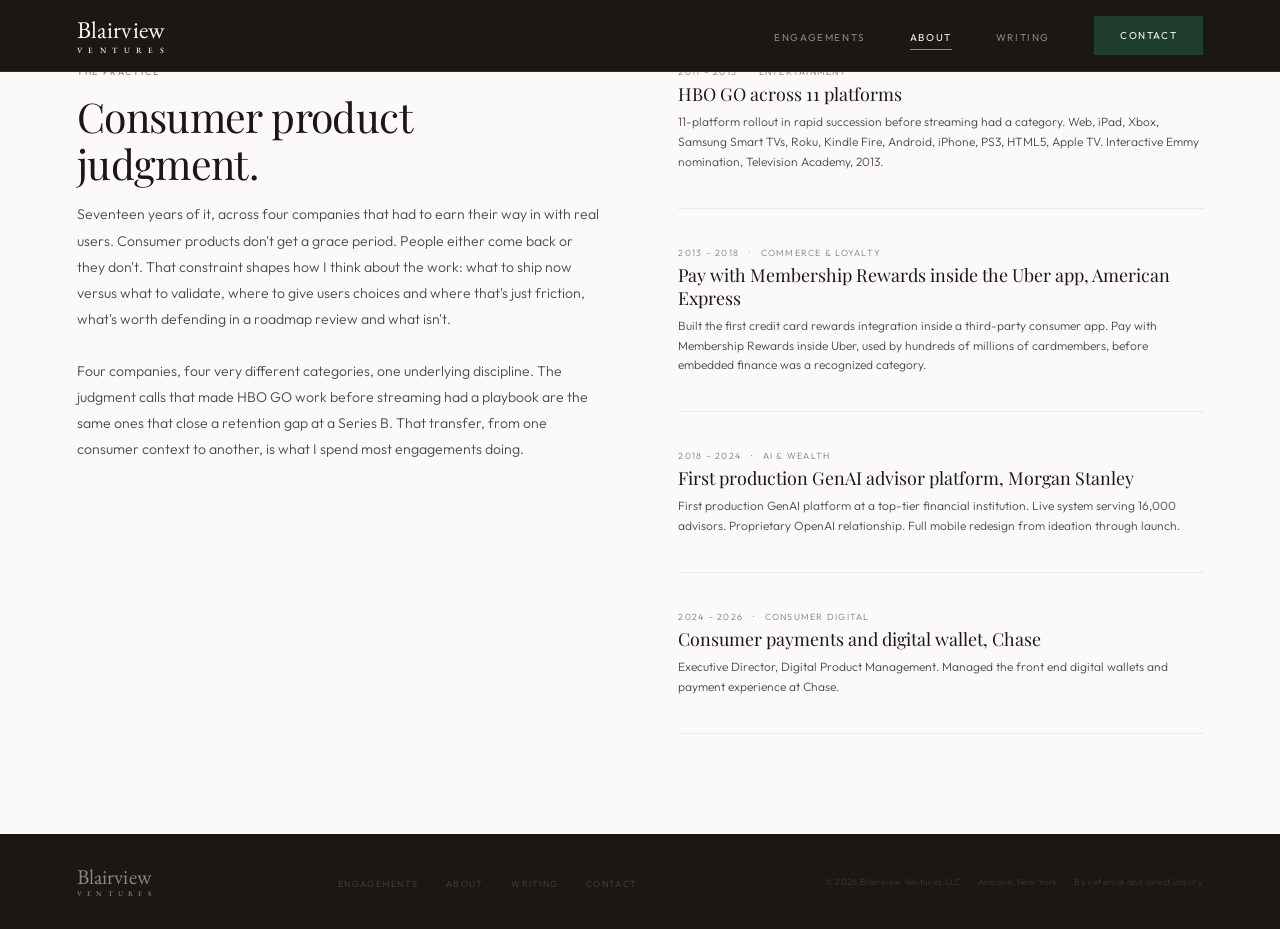
==== commit 08a43f06: "Create index.html" ====
--- a/about/index.html
+++ b/about/index.html
@@ -4,18 +4,23 @@
 <meta charset="utf-8">
 <meta name="viewport" content="width=device-width, initial-scale=1, viewport-fit=cover">
 
-<!-- Favicon -->
-<link rel="icon" type="image/png" sizes="512x512" href="/favicon.png">
-<link rel="icon" type="image/png" sizes="192x192" href="/favicon.png">
-<link rel="apple-touch-icon" href="/apple-touch-icon.png">
-
-<!-- ═══ PRIMARY SEO ═══ -->
-<title>About Gianna Luppino | Founder, Blairview Ventures | 17 Years of Consumer Product Leadership at HBO, American Express, Morgan Stanley, and Chase</title>
+<!-- Favicon — hosted PNG files so Google can crawl them for search results.
+     favicon.png and apple-touch-icon.png must live at the repo root. -->
+<link rel="icon" type="image/png" sizes="512x512" href="https://blairviewventures.com/favicon.png">
+<link rel="icon" type="image/png" sizes="192x192" href="https://blairviewventures.com/favicon.png">
+<link rel="apple-touch-icon" href="https://blairviewventures.com/apple-touch-icon.png">
+
+<!-- ═══ PRIMARY SEO ═══
+     Title includes: full "Chief Product Officer" disambiguation,
+     VP of Product, Head of Product, Senior Product Advisory,
+     and "Consumer-Facing" modifier for niche ownership.
+     ═══════════════════ -->
+<title>About Gianna Luppino | Founder, Blairview Ventures | 17 Years Building Consumer Products at HBO, American Express, Morgan Stanley, and Chase</title>
 <meta name="description" content="Gianna Luppino is the founder of Blairview Ventures. 17 years building consumer-facing digital products: HBO GO 11-platform rollout in rapid succession, Pay with Membership Rewards inside Uber at American Express, the first production GenAI advisor platform at Morgan Stanley serving 16,000 advisors, and digital wallets and payments at Chase as Executive Director.">
 
 <!-- Open Graph -->
 <meta property="og:title" content="About Gianna Luppino | Blairview Ventures">
-<meta property="og:description" content="17 years building consumer-facing digital products at HBO, American Express, Morgan Stanley, and Chase. Founder of Blairview Ventures fractional product leadership practice.">
+<meta property="og:description" content="Senior Product Advisory, Fractional Chief Product Officer, and Fractional VP of Product for consumer-facing companies. Built at HBO, American Express, Morgan Stanley, and Chase. ">
 <meta property="og:type" content="profile">
 <meta property="og:url" content="https://blairviewventures.com/about/">
 <meta property="og:locale" content="en_US">
@@ -34,8 +39,13 @@
 <meta name="apple-mobile-web-app-status-bar-style" content="black-translucent">
 
 <!-- ═══════════════════════════════════════════════════════════
-     JSON-LD STRUCTURED DATA — About Page
-     Scoped to: Person + ProfilePage. References Organization via @id.
+     JSON-LD STRUCTURED DATA
+     @graph with 9 entities:
+     - ProfessionalService (Blairview Ventures LLC)
+     - Person (Gianna Luppino) with hasOccupation alternates
+     - 3x Service (Advisory, CPO, VP) with alternateName arrays
+     - WebSite + WebPage
+     - FAQPage (People Also Ask questions from SERP research)
      ═══════════════════════════════════════════════════════════ -->
 <script type="application/ld+json">
 {
@@ -81,8 +91,7 @@
         { "@type": "Occupation", "name": "Fractional VP of Product" },
         { "@type": "Occupation", "name": "Senior Product Advisor" },
         { "@type": "Occupation", "name": "Fractional Head of Product" },
-        { "@type": "Occupation", "name": "Interim Chief Product Officer" },
-        { "@type": "Occupation", "name": "Product Leadership Consultant" }
+        { "@type": "Occupation", "name": "Interim Chief Product Officer" }
       ],
       "alumniOf": [
         { "@type": "Organization", "name": "HBO" },
@@ -98,14 +107,13 @@
       "name": "About Gianna Luppino | Founder, Blairview Ventures",
       "isPartOf": { "@id": "https://blairviewventures.com/#website" },
       "about": { "@id": "https://blairviewventures.com/#founder" },
-      "mainEntity": { "@id": "https://blairviewventures.com/#founder" },
-      "description": "17 years of consumer product leadership at HBO, American Express, Morgan Stanley, and Chase."
+      "mainEntity": { "@id": "https://blairviewventures.com/#founder" }
     }
   ]
 }
 </script>
 
-<!-- ═══ GA4 ANALYTICS ═══ -->
+<!-- ═══ GA4 ANALYTICS — Activated April 27, 2026 ═══ -->
 <script async src="https://www.googletagmanager.com/gtag/js?id=G-Q9TN40JF1M"></script>
 <script>
   window.dataLayer = window.dataLayer || [];
@@ -114,21 +122,19 @@
   gtag('config', 'G-Q9TN40JF1M');
 </script>
 
-<!-- Fonts -->
 <link rel="preconnect" href="https://fonts.googleapis.com">
 <link rel="preconnect" href="https://fonts.gstatic.com" crossorigin>
-<link href="https://fonts.googleapis.com/css2?family=Playfair+Display:ital,wght@0,300;0,400;0,500;1,300;1,400&family=Outfit:wght@300;400;500&display=swap" rel="stylesheet">
-
-<!-- Shared stylesheet -->
+<link rel="preload" as="style" href="https://fonts.googleapis.com/css2?family=EB+Garamond:wght@400;500&family=Playfair+Display:ital,wght@0,300;0,400;0,500;1,300;1,400&family=Outfit:wght@300;400;500&display=swap">
+<link href="https://fonts.googleapis.com/css2?family=EB+Garamond:wght@400;500&family=Playfair+Display:ital,wght@0,300;0,400;0,500;1,300;1,400&family=Outfit:wght@300;400;500&display=swap" rel="stylesheet" media="print" onload="this.media='all'">
+<noscript><link href="https://fonts.googleapis.com/css2?family=EB+Garamond:wght@400;500&family=Playfair+Display:ital,wght@0,300;0,400;0,500;1,300;1,400&family=Outfit:wght@300;400;500&display=swap" rel="stylesheet"></noscript>
+</head>
 <link rel="stylesheet" href="/styles.css">
-
-</head>
 <body>
 
 <!-- ═══ NAV ═══ -->
 <nav role="banner">
   <div class="nav-inner">
-    <a href="/" class="nav-logo" aria-label="Blairview Ventures">
+    <a href="#top" class="nav-logo" aria-label="Blairview Ventures">
       <span class="wordmark-stack">
         <span class="wm-primary">Blairview</span>
         <span class="wm-secondary" aria-hidden="true"><span>V</span><span>E</span><span>N</span><span>T</span><span>U</span><span>R</span><span>E</span><span>S</span></span>
@@ -155,64 +161,45 @@
 
 <main>
 
-<!-- ═══ PAGE HEADER ═══ -->
-<header class="page-header">
-  <div class="page-header-inner">
-    <p class="page-header-label">About</p>
-    <h1 class="page-header-h1">Gianna Luppino</h1>
-  </div>
-</header>
-
-<!-- ═══ BIO ═══ -->
-<section class="section" style="background:var(--cream)">
+<!-- ═══ PRACTICE ═══ -->
+<section class="section" style="background:var(--cream)" id="practice">
   <div class="inner">
-    <div class="about-bio-grid">
-      <div class="reveal">
-        <img src="/Gianna_Luppino_Headshot.png" alt="Gianna Luppino, Founder of Blairview Ventures" class="about-headshot" width="240" height="240">
-        <div class="about-headshot-meta">
-          <p class="about-headshot-name">Gianna Luppino</p>
-          <p class="about-headshot-role">Founder, Blairview Ventures<br>Armonk, New York</p>
+    <div class="practice-grid">
+      <div>
+        <p class="label reveal" style="margin-bottom:14px">The Practice</p>
+        <h1 class="display-md reveal reveal-d1" style="margin-bottom:14px">Consumer product judgment.</h1>
+        <div class="mobile-collapse-wrap">
+          <input type="checkbox" id="mc-practice" class="mobile-collapse-input">
+          <p class="body-lg reveal reveal-d2 mobile-collapse">
+            Seventeen years of it, across four companies that had to earn their way in with real users. Consumer products don't get a grace period. People either come back or they don't. That constraint shapes how I think about the work: what to ship now versus what to validate, where to give users choices and where that's just friction, what's worth defending in a roadmap review and what isn't.<br><br>
+            Four companies, four very different categories, one underlying discipline. The judgment calls that made HBO GO work before streaming had a playbook are the same ones that close a retention gap at a Series B. That transfer, from one consumer context to another, is what I spend most engagements doing.
+          </p>
+          <label class="mobile-collapse-toggle" for="mc-practice"><span class="more-label">Read more &rarr;</span><span class="less-label">Read less</span></label>
         </div>
       </div>
-      <div class="about-bio-prose reveal reveal-d1">
-        <p>Seventeen years of consumer product judgment, across four companies that had to earn their way in with real users. Consumer products don't get a grace period. People either come back or they don't. That constraint shapes how I think about the work: what to ship now versus what to validate, where to give users choices and where that's just friction, what's worth defending in a roadmap review and what isn't.</p>
-        <p>Four companies, four very different categories, one underlying discipline. The judgment calls that made HBO GO work before streaming had a playbook are the same ones that close a retention gap at a Series B. That transfer, from one consumer context to another, is what I spend most engagements doing.</p>
-      </div>
-    </div>
-  </div>
-</section>
-
-<!-- ═══ TIMELINE ═══ -->
-<section class="section" style="background:var(--cream-2)">
-  <div class="inner">
-    <div class="about-timeline">
-      <div class="about-tl-entry reveal">
-        <p class="about-tl-era">2011 &ndash; 2013 &middot; Entertainment</p>
-        <div>
-          <p class="about-tl-title">HBO GO across 11 platforms</p>
-          <p class="about-tl-body">11-platform rollout in rapid succession before streaming had a category. Web, iPad, Xbox, Samsung Smart TVs, Roku, Kindle Fire, Android, iPhone, PS3, HTML5, Apple TV. Interactive Emmy nomination, Television Academy, 2013.</p>
-        </div>
-      </div>
-      <div class="about-tl-entry reveal reveal-d1">
-        <p class="about-tl-era">2013 &ndash; 2018 &middot; Commerce &amp; Loyalty</p>
-        <div>
-          <p class="about-tl-title">Pay with Membership Rewards inside the Uber app, American Express</p>
-          <p class="about-tl-body">Built the first credit card rewards integration inside a third-party consumer app. Pay with Membership Rewards inside Uber, used by hundreds of millions of cardmembers, before embedded finance was a recognized category.</p>
-        </div>
-      </div>
-      <div class="about-tl-entry reveal reveal-d2">
-        <p class="about-tl-era">2018 &ndash; 2024 &middot; AI &amp; Wealth</p>
-        <div>
-          <p class="about-tl-title">First production GenAI advisor platform, Morgan Stanley</p>
-          <p class="about-tl-body">First production GenAI platform at a top-tier financial institution. Live system serving 16,000 advisors. Proprietary OpenAI relationship. Full mobile redesign from ideation through launch.</p>
-        </div>
-      </div>
-      <div class="about-tl-entry reveal reveal-d3">
-        <p class="about-tl-era">2024 &ndash; 2026 &middot; Consumer Digital</p>
-        <div>
-          <p class="about-tl-title">Consumer payments and digital wallet, Chase</p>
-          <p class="about-tl-body">Executive Director, Digital Product Management. Managed the front end digital wallets and payment experience at Chase.</p>
-        </div>
+      <div class="timeline reveal reveal-d1">
+        <input type="checkbox" id="mc-timeline" class="mobile-collapse-input timeline-collapse-input">
+        <div class="tl-entry">
+          <p class="tl-era">2011 &ndash; 2013 &ensp;&middot;&ensp; Entertainment</p>
+          <p class="tl-title">HBO GO across 11 platforms</p>
+          <p class="tl-body">11-platform rollout in rapid succession before streaming had a category. Web, iPad, Xbox, Samsung Smart TVs, Roku, Kindle Fire, Android, iPhone, PS3, HTML5, Apple TV. Interactive Emmy nomination, Television Academy, 2013.</p>
+        </div>
+        <div class="tl-entry">
+          <p class="tl-era">2013 &ndash; 2018 &ensp;&middot;&ensp; Commerce &amp; Loyalty</p>
+          <p class="tl-title">Pay with Membership Rewards inside the Uber app, American Express</p>
+          <p class="tl-body">Built the first credit card rewards integration inside a third-party consumer app. Pay with Membership Rewards inside Uber, used by hundreds of millions of cardmembers, before embedded finance was a recognized category.</p>
+        </div>
+        <div class="tl-entry">
+          <p class="tl-era">2018 &ndash; 2024 &ensp;&middot;&ensp; AI &amp; Wealth</p>
+          <p class="tl-title">First production GenAI advisor platform, Morgan Stanley</p>
+          <p class="tl-body">First production GenAI platform at a top-tier financial institution. Live system serving 16,000 advisors. Proprietary OpenAI relationship. Full mobile redesign from ideation through launch.</p>
+        </div>
+        <div class="tl-entry">
+          <p class="tl-era">2024 &ndash; 2026 &ensp;&middot;&ensp; Consumer Digital</p>
+          <p class="tl-title">Consumer payments and digital wallet, Chase</p>
+          <p class="tl-body">Executive Director, Digital Product Management. Managed the front end digital wallets and payment experience at Chase.</p>
+        </div>
+        <label class="mobile-collapse-toggle timeline-collapse-toggle" for="mc-timeline"><span class="more-label">Show full history &rarr;</span><span class="less-label">Show less</span></label>
       </div>
     </div>
   </div>
--- a/styles.css
+++ b/styles.css
@@ -1,3 +1,4 @@
+
 /* ── RESET ── */
 *,*::before,*::after{box-sizing:border-box}
 html{font-size:100%;-webkit-text-size-adjust:100%;scroll-behavior:smooth}
@@ -796,17 +797,14 @@
 }
 
 /* ═══════════════════════════════════════════════════════════
-   MULTI-PAGE ADDITIONS (v8)
-   - .nav-active for current-page highlighting
-   - .credibility-bridge for italicized line on Engagements
-   - About page: hero strip, bio two-column, full-width timeline
-   - Writing page: hero strip, intro, larger resource cards
+   MULTI-PAGE ADDITIONS (v8b)
+   - .nav-active for current-page highlighting (text stays light
+     on dark nav background — fixes v8 invisible-text bug)
    ═══════════════════════════════════════════════════════════ */
 
-/* ── NAV ACTIVE STATE ── */
-/* Desktop: subtle ink color shift + gold underline */
+/* Desktop active: keep bright on-dark text, add gold underline */
 .nav-links a.nav-active {
-  color: var(--ink);
+  color: var(--on-dark);
   position: relative;
 }
 .nav-links a.nav-active::after {
@@ -816,265 +814,11 @@
   height: 1px;
   background: var(--gold);
 }
-/* Mobile drawer: bold + gold accent */
+/* Mobile drawer active: brighter text + gold left accent */
 .mobile-drawer a.nav-active {
-  color: var(--ink);
+  color: var(--on-dark);
   font-weight: 500;
   border-left: 2px solid var(--gold);
   padding-left: 14px;
   margin-left: -16px;
 }
-
-/* ── PAGE HEADER STRIP (used on About and Writing) ── */
-/* Thin label + H1, no full hero. Sets the page apart from internal scrolling. */
-.page-header {
-  padding: clamp(40px, 7vh, 80px) var(--pad-x) clamp(28px, 4vw, 44px);
-  background: var(--cream);
-  border-bottom: 1px solid var(--rule);
-}
-.page-header-inner {
-  max-width: var(--max);
-  margin: 0 auto;
-}
-.page-header-label {
-  font-family: var(--ff-body);
-  font-size: 10px;
-  letter-spacing: 0.18em;
-  text-transform: uppercase;
-  color: var(--text-caption);
-  font-weight: 400;
-  margin-bottom: 18px;
-}
-.page-header-h1 {
-  font-family: var(--ff-display);
-  font-size: clamp(32px, 4.5vw, 56px);
-  font-weight: 300;
-  line-height: 1.08;
-  color: var(--ink);
-  letter-spacing: -0.01em;
-  max-width: 22ch;
-}
-.page-header-h1.is-wide {
-  max-width: 32ch;
-}
-
-/* ── ABOUT: BIO SECTION (two-column desktop, stack mobile) ── */
-.about-bio-grid {
-  display: grid;
-  grid-template-columns: 280px 1fr;
-  gap: clamp(40px, 5vw, 80px);
-  align-items: start;
-}
-.about-headshot {
-  width: 240px;
-  height: 240px;
-  object-fit: cover;
-  object-position: center top;
-  filter: grayscale(15%) contrast(1.02);
-  border: 1px solid var(--rule);
-}
-.about-headshot-meta {
-  margin-top: 16px;
-}
-.about-headshot-name {
-  font-family: var(--ff-display);
-  font-size: 17px;
-  color: var(--ink);
-  font-weight: 400;
-  margin-bottom: 4px;
-}
-.about-headshot-role {
-  font-family: var(--ff-body);
-  font-size: 11px;
-  letter-spacing: 0.06em;
-  color: var(--text-caption);
-  line-height: 1.5;
-  font-weight: 300;
-}
-.about-bio-prose p {
-  font-family: var(--ff-body);
-  font-size: 16px;
-  line-height: 1.72;
-  color: var(--text-body);
-  font-weight: 300;
-  margin-bottom: 20px;
-  max-width: 62ch;
-}
-.about-bio-prose p:last-child {
-  margin-bottom: 0;
-}
-
-/* ── ABOUT: FULL-WIDTH TIMELINE ── */
-.about-timeline {
-  max-width: 880px;
-  margin: 0 auto;
-}
-.about-tl-entry {
-  display: grid;
-  grid-template-columns: 180px 1fr;
-  gap: clamp(24px, 3vw, 56px);
-  padding: clamp(28px, 3vw, 44px) 0;
-  border-bottom: 1px solid var(--rule);
-  position: relative;
-}
-.about-tl-entry:last-child {
-  border-bottom: none;
-}
-.about-tl-era {
-  font-family: var(--ff-body);
-  font-size: 10px;
-  letter-spacing: 0.14em;
-  text-transform: uppercase;
-  color: var(--text-caption);
-  padding-top: 6px;
-}
-.about-tl-title {
-  font-family: var(--ff-display);
-  font-size: clamp(20px, 2vw, 28px);
-  font-weight: 400;
-  color: var(--ink);
-  line-height: 1.25;
-  margin-bottom: 12px;
-}
-.about-tl-body {
-  font-family: var(--ff-body);
-  font-size: 14px;
-  line-height: 1.7;
-  color: var(--text-body);
-  font-weight: 300;
-  max-width: 60ch;
-}
-
-/* ── WRITING: INTRO ── */
-.writing-intro {
-  max-width: 64ch;
-  font-family: var(--ff-body);
-  font-size: 16px;
-  line-height: 1.72;
-  color: var(--text-body);
-  font-weight: 300;
-  margin-bottom: clamp(32px, 4vw, 56px);
-}
-
-/* ── WRITING: LARGER RESOURCE CARDS ── */
-.writing-cards {
-  display: grid;
-  grid-template-columns: 1fr 1fr;
-  gap: 1px;
-  background: var(--rule);
-  border: 1px solid var(--rule);
-}
-.writing-card {
-  background: var(--cream-2);
-  padding: clamp(36px, 4vw, 56px);
-  display: flex;
-  flex-direction: column;
-  transition: background 0.2s;
-}
-.writing-card:hover {
-  background: var(--warm-white);
-}
-.writing-card-tag {
-  font-family: var(--ff-body);
-  font-size: 10px;
-  letter-spacing: 0.16em;
-  text-transform: uppercase;
-  color: var(--gold);
-  font-weight: 400;
-  margin-bottom: 18px;
-}
-.writing-card-title {
-  font-family: var(--ff-display);
-  font-size: clamp(24px, 2.4vw, 34px);
-  font-weight: 400;
-  color: var(--ink);
-  line-height: 1.18;
-  margin-bottom: 20px;
-}
-.writing-card-body {
-  font-family: var(--ff-body);
-  font-size: 14px;
-  line-height: 1.72;
-  color: var(--text-body);
-  font-weight: 300;
-  margin-bottom: 24px;
-  max-width: 48ch;
-}
-.writing-card-preview {
-  font-family: var(--ff-body);
-  font-size: 12px;
-  line-height: 1.65;
-  color: var(--text-caption);
-  font-weight: 300;
-  margin-bottom: 28px;
-  padding-top: 18px;
-  border-top: 1px solid var(--rule);
-  max-width: 48ch;
-}
-.writing-card-link {
-  font-family: var(--ff-body);
-  font-size: 11px;
-  letter-spacing: 0.14em;
-  text-transform: uppercase;
-  color: var(--sage);
-  font-weight: 500;
-  display: inline-flex;
-  align-items: center;
-  gap: 10px;
-  margin-top: auto;
-  padding: 8px 0;  /* expands tap target to ~44px effective */
-  transition: color 0.2s;
-}
-.writing-card-link:hover {
-  color: var(--ink);
-}
-.writing-card-link svg {
-  transition: transform 0.2s;
-}
-.writing-card-link:hover svg {
-  transform: translateX(3px);
-}
-
-/* ── MOBILE RESPONSIVE: MULTI-PAGE ADDITIONS ── */
-@media (max-width: 900px) {
-  .about-bio-grid {
-    grid-template-columns: 1fr;
-    gap: 32px;
-  }
-  .about-headshot {
-    margin: 0 auto;
-  }
-  .about-headshot-meta {
-    text-align: center;
-  }
-  .about-tl-entry {
-    grid-template-columns: 1fr;
-    gap: 10px;
-  }
-  .about-tl-era {
-    padding-top: 0;
-  }
-  .writing-cards {
-    grid-template-columns: 1fr;
-  }
-}
-@media (max-width: 640px) {
-  .page-header {
-    padding-top: 36px;
-    padding-bottom: 28px;
-  }
-  .about-headshot {
-    width: 168px;
-    height: 168px;
-  }
-  .about-bio-prose p {
-    font-size: 15px;
-  }
-  .writing-intro {
-    font-size: 15px;
-  }
-  /* Ensure resource card link tap target stays >=44px */
-  .writing-card-link {
-    padding: 12px 0;
-  }
-}
